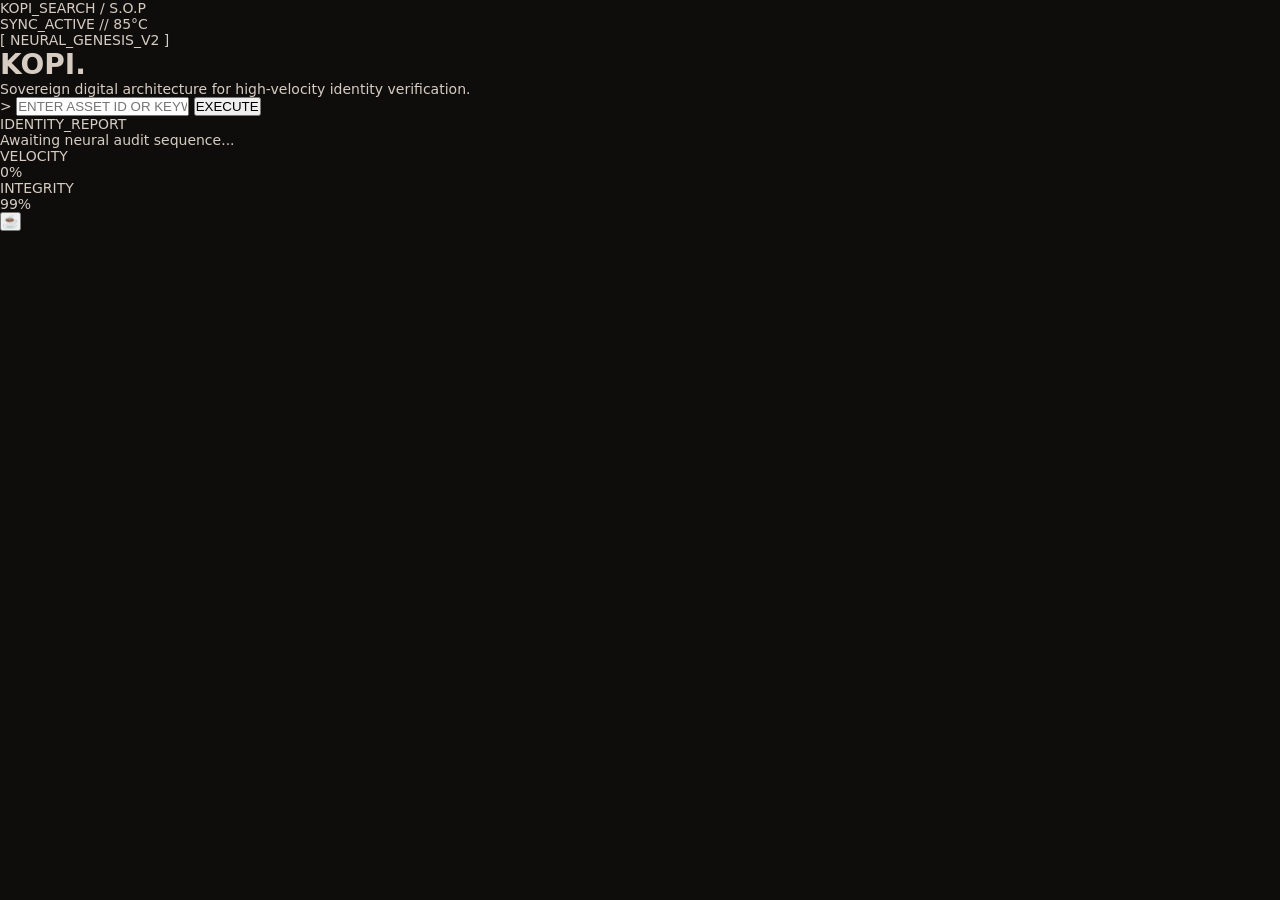
==== index.html @ 8b85bb86 "Update index.html" ====
<!DOCTYPE html>
<html lang="ms">
<head>
    <meta charset="UTF-8">
    <meta name="viewport" content="width=device-width, initial-scale=1.0">
    <title>KOPI-SEARCH // SOVEREIGN</title>
    <link rel="stylesheet" href="style.css">
</head>
<body>

    <nav class="navbar">
        <div class="brand">
            <div class="dot"></div>
            <span>KOPI_SEARCH <span class="dim">/ S.O.P</span></span>
        </div>
        <div class="status" id="status">SYNC_ACTIVE // 85°C</div>
    </nav>

    <main class="container">
        <header class="hero">
            <div class="label">[ NEURAL_GENESIS_V2 ]</div>
            <h1>KOPI<span class="glow-text">.</span></h1>
            <p class="subtitle">Sovereign digital architecture for high-velocity identity verification.</p>
        </header>

        <section class="search-area">
            <div class="search-box">
                <span class="prefix">></span>
                <input type="text" id="searchInput" placeholder="ENTER ASSET ID OR KEYWORD..." onkeypress="handleKey(event)">
                <button onclick="runSearch()" id="searchBtn">EXECUTE</button>
            </div>
        </section>

        <div id="results" class="results-grid">
            <div class="card card-main">
                <span class="card-label">IDENTITY_REPORT</span>
                <div id="output" class="output-text">Awaiting neural audit sequence...</div>
            </div>
            
            <div class="card-group">
                <div class="card">
                    <span class="card-label">VELOCITY</span>
                    <div class="val"><span id="vVal">0</span><span class="unit">%</span></div>
                    <div class="bar-bg"><div id="bar" class="bar-fill"></div></div>
                </div>
                <div class="card">
                    <span class="card-label">INTEGRITY</span>
                    <div class="val">99<span class="unit">%</span></div>
                </div>
            </div>
        </div>
    </main>

    <!-- Floating Theme Toggle (Minimalist & Glow) -->
    <button class="theme-btn" onclick="toggleTheme()" title="Switch Visual Protocol">☕</button>

    <script src="script.js"></script>
</body>
</html>
---- style.css ----
:root {
    --bg: #0f0d0c;
    --cd: #161211;
    --ac: #d4a373;
    --tx: #d6ccc2;
    --dm: #5c534a;
    --bd: #2a2420;
}

[data-theme="light"] {
    --bg: #f2eee9;
    --cd: #ffffff;
    --ac: #8c6a4a;
    --tx: #2a2420;
    --dm: #a0958b;
    --bd: #e0d8cf;
}

* { box-sizing: border-box; margin: 0; padding: 0; }

body {
    background: var(--bg);
    color: var(--tx);
    font-family: system-ui, -apple-system, sans-serif; /* Super laju */
    font-size: 14px;
    transition: background 0.2s;
}

.ct { max-width: 600px; margin: 0 auto; padding: 20px; text-align: center; }

/* Navbar */
.nb { padding: 15px 20px; display: flex; justify-content: space-between; border-bottom: 1px solid var(--bd); font-size: 10px; font-weight: bold; }
.dt { width: 6px; height: 6px; background: var(--ac); border-radius: 50%; display: inline-block; margin-right: 5px; }
.st { color: var(--ac); }

/* Hero */
.hr { margin: 80px 0 40px; }
.hr h1 { font-size: 4rem; letter-spacing: -2px; color: var(--tx); }
.ac { color: var(--ac); }
.hr p { font-size: 11px; color: var(--dm); letter-spacing: 2px; text-transform: uppercase; }

/* Lean Search Box */
.sb { display: flex; background: var(--cd); border: 1px solid var(--bd); border-radius: 4px; overflow: hidden; }
#si { flex: 1; background: transparent; border: none; padding: 15px; color: var(--tx); outline: none; font-size: 16px; }
#sb { background: var(--ac); color: var(--bg); border: none; padding: 0 25px; font-weight: bold; cursor: pointer; }

/* Results */
.rs { display: none; margin-top: 40px; text-align: left; }
.cd { background: var(--cd); border: 1px solid var(--bd); padding: 20px; border-radius: 4px; }
.lb { font-size: 9px; color: var(--ac); display: block; margin-bottom: 10px; letter-spacing: 1px; }

/* Minimalist Floating Toggle */
.tg {
    position: fixed; bottom: 20px; right: 20px; width: 35px; height: 35px;
    border-radius: 50%; background: var(--cd); border: 1px solid var(--bd);
    color: var(--ac); cursor: pointer; font-size: 14px;
    box-shadow: 0 4px 10px rgba(0,0,0,0.3);
}

@media (max-width: 480px) { .hr h1 { font-size: 3rem; } }
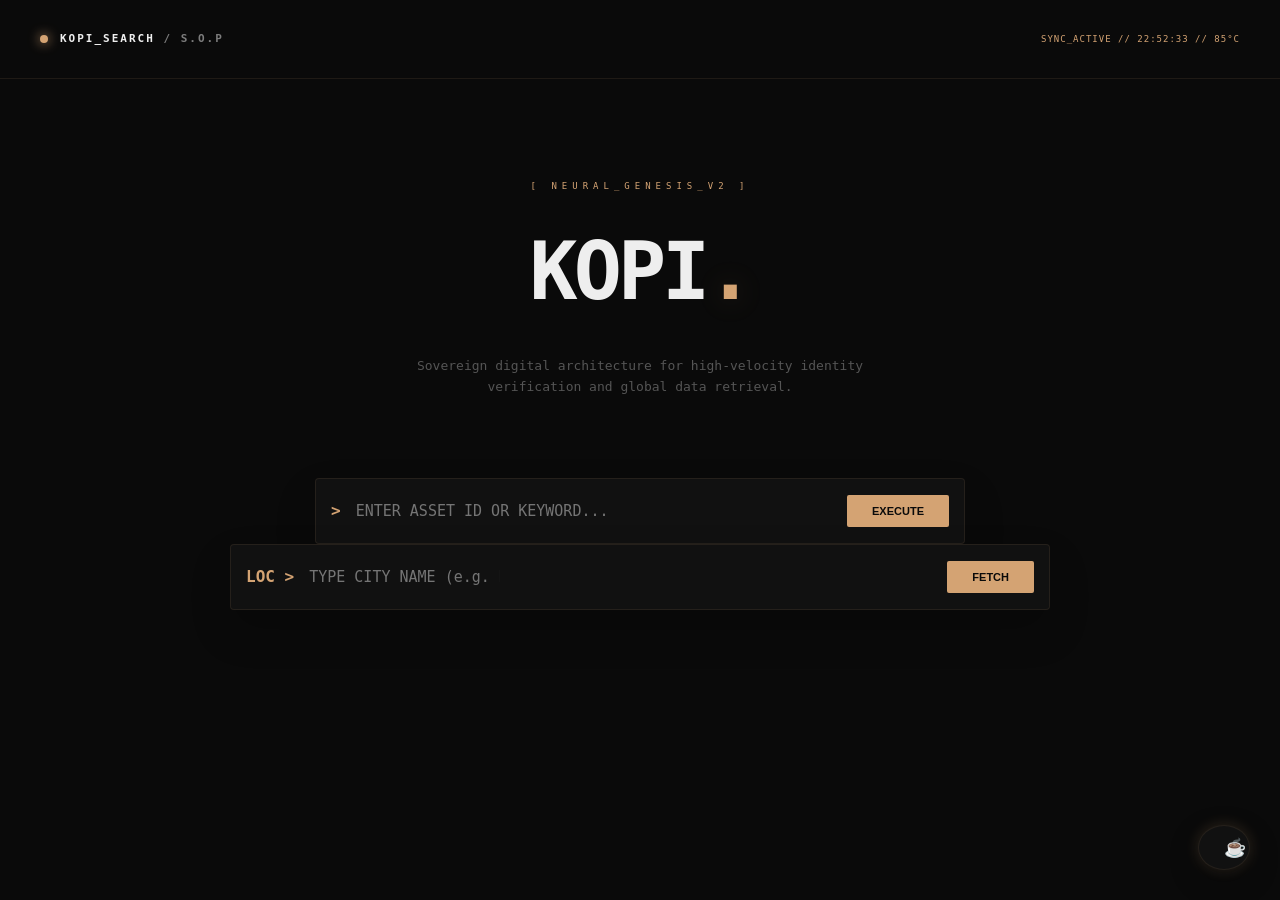
==== commit 4ad820ad: "Update index.html" ====
--- a/index.html
+++ b/index.html
@@ -5,53 +5,119 @@
     <meta name="viewport" content="width=device-width, initial-scale=1.0">
     <title>KOPI-SEARCH // SOVEREIGN</title>
     <link rel="stylesheet" href="style.css">
+    <link href="https://fonts.googleapis.com/css2?family=JetBrains+Mono:wght@300;400;700;800&display=swap" rel="stylesheet">
+    <style>
+        /* CSS tambahan ringkas untuk memastikan layout Suggestions & Grid kemas */
+        .suggestions-box {
+            position: absolute;
+            top: 100%;
+            left: 0;
+            width: 100%;
+            background: var(--card);
+            border: 1px solid var(--border);
+            border-top: none;
+            z-index: 100;
+            max-height: 250px;
+            overflow-y: auto;
+            backdrop-filter: blur(15px);
+            border-radius: 0 0 4px 4px;
+        }
+        .suggestion-item {
+            padding: 12px 15px;
+            cursor: pointer;
+            border-bottom: 1px solid var(--border);
+            display: flex;
+            justify-content: space-between;
+            font-size: 11px;
+            transition: 0.2s;
+        }
+        .suggestion-item:hover {
+            background: var(--glow);
+            color: var(--accent);
+        }
+        #results-grid {
+            display: grid;
+            grid-template-columns: repeat(auto-fill, minmax(280px, 1fr));
+            gap: 20px;
+            margin-top: 25px;
+        }
+    </style>
 </head>
 <body>
 
     <nav class="navbar">
         <div class="brand">
             <div class="dot"></div>
-            <span>KOPI_SEARCH <span class="dim">/ S.O.P</span></span>
+            <span>KOPI_SEARCH <span style="opacity: 0.5;">/ S.O.P</span></span>
         </div>
-        <div class="status" id="status">SYNC_ACTIVE // 85°C</div>
+        <div class="status" id="status">INITIALIZING_SYSTEM...</div>
     </nav>
 
     <main class="container">
+        
         <header class="hero">
             <div class="label">[ NEURAL_GENESIS_V2 ]</div>
             <h1>KOPI<span class="glow-text">.</span></h1>
-            <p class="subtitle">Sovereign digital architecture for high-velocity identity verification.</p>
+            <p class="subtitle">Sovereign digital architecture for high-velocity identity verification and global data retrieval.</p>
         </header>
 
         <section class="search-area">
             <div class="search-box">
                 <span class="prefix">></span>
-                <input type="text" id="searchInput" placeholder="ENTER ASSET ID OR KEYWORD..." onkeypress="handleKey(event)">
+                <input type="text" id="searchInput" placeholder="ENTER ASSET ID OR KEYWORD..." onkeypress="handleKey(event)" autocomplete="off">
                 <button onclick="runSearch()" id="searchBtn">EXECUTE</button>
             </div>
         </section>
 
-        <div id="results" class="results-grid">
-            <div class="card card-main">
-                <span class="card-label">IDENTITY_REPORT</span>
-                <div id="output" class="output-text">Awaiting neural audit sequence...</div>
+        <section class="city-protocol">
+            <div class="search-box">
+                <span class="prefix">LOC ></span>
+                <div style="flex:1; position:relative;">
+                    <input type="text" id="cityInput" placeholder="TYPE CITY NAME (e.g. Banting)..." onkeypress="handleCityKey(event)" autocomplete="off">
+                    <div id="citySuggestions" class="suggestions-box" style="display: none;"></div>
+                </div>
+                <button onclick="getWeather()">FETCH</button>
             </div>
             
-            <div class="card-group">
-                <div class="card">
-                    <span class="card-label">VELOCITY</span>
-                    <div class="val"><span id="vVal">0</span><span class="unit">%</span></div>
-                    <div class="bar-bg"><div id="bar" class="bar-fill"></div></div>
+            <div id="weatherDisplay" class="weather-card" style="display: none;">
+                <div class="w-left">
+                    <div id="cityName" class="w-city">CITY_NODE</div>
+                    <div id="localTime" class="w-time">00:00:00</div>
                 </div>
-                <div class="card">
-                    <span class="card-label">INTEGRITY</span>
-                    <div class="val">99<span class="unit">%</span></div>
+                <div class="w-right">
+                    <div id="temp" class="w-temp">--°C</div>
+                    <div id="wDesc" class="w-desc">SCANNING_ATMOSPHERE...</div>
                 </div>
             </div>
+        </section>
+
+        <div id="results" style="display: none; margin-top: 60px;">
+            
+            <div class="card audit-card" style="margin-bottom: 25px;">
+                <span class="card-label">NEURAL_AUDIT_REPORT</span>
+                <div id="output" class="output-text" style="font-size: 13px; line-height: 1.8;">
+                    Awaiting neural audit sequence...
+                </div>
+                
+                <div class="card-group" style="margin-top: 30px; border-top: 1px solid var(--border); padding-top: 20px;">
+                    <div class="card-stat">
+                        <span class="card-label">VELOCITY</span>
+                        <div class="val"><span id="vVal">0</span><span class="unit">%</span></div>
+                        <div class="bar-bg"><div id="bar" class="bar-fill" style="width: 0%;"></div></div>
+                    </div>
+                    <div class="card-stat">
+                        <span class="card-label">INTEGRITY</span>
+                        <div class="val">99<span class="unit">%</span></div>
+                        <div style="font-size: 9px; color: var(--dim); margin-top: 10px;">ENCRYPTION_ACTIVE</div>
+                    </div>
+                </div>
+            </div>
+
+            <div id="results-grid"></div>
+
         </div>
     </main>
 
-    <!-- Floating Theme Toggle (Minimalist & Glow) -->
     <button class="theme-btn" onclick="toggleTheme()" title="Switch Visual Protocol">☕</button>
 
     <script src="script.js"></script>
--- a/style.css
+++ b/style.css
@@ -1,60 +1,84 @@
 :root {
-    --bg: #0f0d0c;
-    --cd: #161211;
-    --ac: #d4a373;
-    --tx: #d6ccc2;
-    --dm: #5c534a;
-    --bd: #2a2420;
+    --bg: #0a0a0a;
+    --card: #111;
+    --accent: #d4a373;
+    --text: #eee;
+    --dim: #555;
+    --border: rgba(212, 163, 115, 0.1);
+    --glow: rgba(212, 163, 115, 0.2);
 }
 
 [data-theme="light"] {
-    --bg: #f2eee9;
-    --cd: #ffffff;
-    --ac: #8c6a4a;
-    --tx: #2a2420;
-    --dm: #a0958b;
-    --bd: #e0d8cf;
+    --bg: #f8f5f2;
+    --card: #ffffff;
+    --accent: #8c6a4a;
+    --text: #1a1a1a;
+    --dim: #a0a0a0;
+    --border: rgba(140, 106, 74, 0.1);
+    --glow: rgba(140, 106, 74, 0.1);
 }
 
 * { box-sizing: border-box; margin: 0; padding: 0; }
 
 body {
     background: var(--bg);
-    color: var(--tx);
-    font-family: system-ui, -apple-system, sans-serif; /* Super laju */
-    font-size: 14px;
-    transition: background 0.2s;
+    color: var(--text);
+    font-family: ui-monospace, 'Cascadia Code', 'Source Code Pro', Menlo, monospace;
+    transition: all 0.4s cubic-bezier(0.4, 0, 0.2, 1);
+    line-height: 1.6;
 }
 
-.ct { max-width: 600px; margin: 0 auto; padding: 20px; text-align: center; }
+.container { max-width: 900px; margin: 0 auto; padding: 0 40px; }
 
 /* Navbar */
-.nb { padding: 15px 20px; display: flex; justify-content: space-between; border-bottom: 1px solid var(--bd); font-size: 10px; font-weight: bold; }
-.dt { width: 6px; height: 6px; background: var(--ac); border-radius: 50%; display: inline-block; margin-right: 5px; }
-.st { color: var(--ac); }
+.navbar { padding: 30px 40px; display: flex; justify-content: space-between; align-items: center; border-bottom: 1px solid var(--border); }
+.brand { display: flex; align-items: center; gap: 12px; font-weight: bold; font-size: 11px; letter-spacing: 2px; }
+.dot { width: 8px; height: 8px; background: var(--accent); border-radius: 50%; box-shadow: 0 0 12px var(--accent); }
+.status { font-size: 9px; color: var(--accent); letter-spacing: 1px; }
 
 /* Hero */
-.hr { margin: 80px 0 40px; }
-.hr h1 { font-size: 4rem; letter-spacing: -2px; color: var(--tx); }
-.ac { color: var(--ac); }
-.hr p { font-size: 11px; color: var(--dm); letter-spacing: 2px; text-transform: uppercase; }
+.hero { padding: 100px 0 60px; text-align: center; }
+.label { font-size: 9px; color: var(--accent); letter-spacing: 5px; margin-bottom: 15px; }
+.hero h1 { font-size: 5rem; font-weight: 900; letter-spacing: -4px; color: var(--text); }
+.glow-text { color: var(--accent); text-shadow: 0 0 30px var(--glow); }
+.subtitle { font-size: 13px; color: var(--dim); max-width: 450px; margin: 20px auto; }
 
-/* Lean Search Box */
-.sb { display: flex; background: var(--cd); border: 1px solid var(--bd); border-radius: 4px; overflow: hidden; }
-#si { flex: 1; background: transparent; border: none; padding: 15px; color: var(--tx); outline: none; font-size: 16px; }
-#sb { background: var(--ac); color: var(--bg); border: none; padding: 0 25px; font-weight: bold; cursor: pointer; }
+/* Search Box (Expensive Look) */
+.search-area { max-width: 650px; margin: 0 auto; }
+.search-box { 
+    display: flex; align-items: center; background: var(--card); border: 1px solid var(--border); 
+    padding: 8px 15px; border-radius: 4px; box-shadow: 0 20px 40px rgba(0,0,0,0.2);
+}
+.prefix { color: var(--accent); font-weight: bold; margin-right: 15px; }
+input { flex: 1; background: transparent; border: none; padding: 15px 0; color: var(--text); outline: none; font-family: inherit; font-size: 15px; }
+button { background: var(--accent); color: var(--bg); border: none; padding: 10px 25px; font-weight: bold; border-radius: 2px; cursor: pointer; font-size: 11px; transition: 0.3s; }
+button:hover { box-shadow: 0 0 20px var(--glow); transform: translateY(-1px); }
 
-/* Results */
-.rs { display: none; margin-top: 40px; text-align: left; }
-.cd { background: var(--cd); border: 1px solid var(--bd); padding: 20px; border-radius: 4px; }
-.lb { font-size: 9px; color: var(--ac); display: block; margin-bottom: 10px; letter-spacing: 1px; }
+/* Results Grid */
+.results-grid { display: none; margin-top: 60px; animation: fadeIn 0.8s ease; }
+.card { background: var(--card); border: 1px solid var(--border); padding: 30px; border-radius: 4px; margin-bottom: 20px; }
+.card-group { display: grid; grid-template-columns: 1fr 1fr; gap: 20px; }
+.card-label { font-size: 9px; color: var(--accent); display: block; margin-bottom: 20px; letter-spacing: 2px; }
+.val { font-size: 32px; font-weight: bold; color: var(--text); }
+.unit { font-size: 14px; color: var(--dim); margin-left: 5px; }
 
-/* Minimalist Floating Toggle */
-.tg {
-    position: fixed; bottom: 20px; right: 20px; width: 35px; height: 35px;
-    border-radius: 50%; background: var(--cd); border: 1px solid var(--bd);
-    color: var(--ac); cursor: pointer; font-size: 14px;
-    box-shadow: 0 4px 10px rgba(0,0,0,0.3);
+/* Progress Bar */
+.bar-bg { width: 100%; height: 3px; background: rgba(255,255,255,0.05); margin-top: 15px; }
+.bar-fill { height: 100%; background: var(--accent); width: 0%; transition: 1.5s ease; }
+
+/* Theme Button Floating */
+.theme-btn {
+    position: fixed; bottom: 30px; right: 30px; width: 45px; height: 45px;
+    border-radius: 50%; background: var(--card); border: 1px solid var(--border);
+    color: var(--accent); cursor: pointer; font-size: 18px;
+    box-shadow: 0 10px 30px rgba(0,0,0,0.3), 0 0 15px var(--glow);
+    transition: 0.3s ease;
 }
+.theme-btn:hover { transform: rotate(15deg) scale(1.1); }
 
-@media (max-width: 480px) { .hr h1 { font-size: 3rem; } }
+@keyframes fadeIn { from { opacity: 0; transform: translateY(10px); } to { opacity: 1; transform: translateY(0); } }
+
+@media (max-width: 600px) {
+    .card-group { grid-template-columns: 1fr; }
+    .hero h1 { font-size: 3.5rem; }
+}
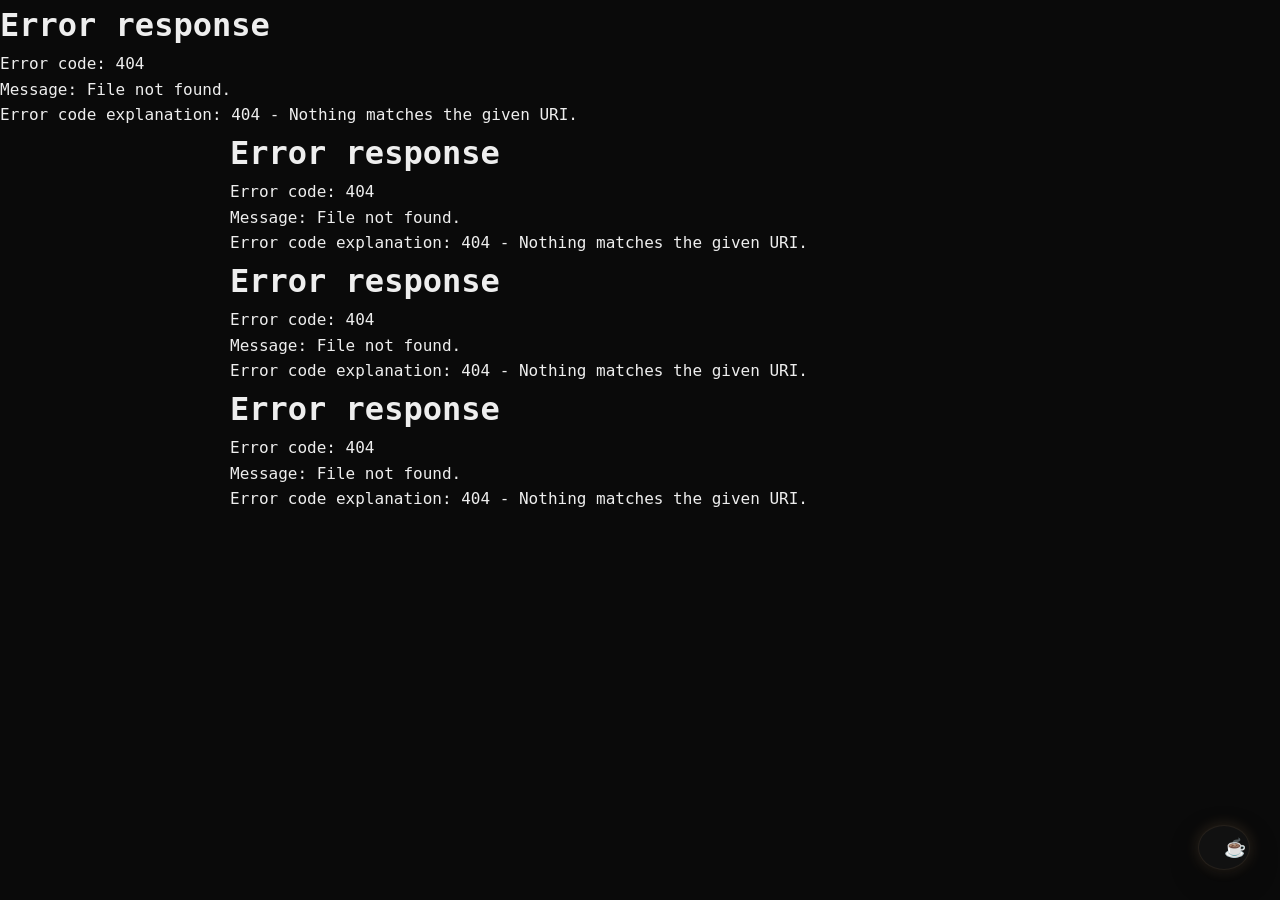
==== commit 2d9de215: "Update index.html" ====
--- a/index.html
+++ b/index.html
@@ -6,120 +6,41 @@
     <title>KOPI-SEARCH // SOVEREIGN</title>
     <link rel="stylesheet" href="style.css">
     <link href="https://fonts.googleapis.com/css2?family=JetBrains+Mono:wght@300;400;700;800&display=swap" rel="stylesheet">
-    <style>
-        /* CSS tambahan ringkas untuk memastikan layout Suggestions & Grid kemas */
-        .suggestions-box {
-            position: absolute;
-            top: 100%;
-            left: 0;
-            width: 100%;
-            background: var(--card);
-            border: 1px solid var(--border);
-            border-top: none;
-            z-index: 100;
-            max-height: 250px;
-            overflow-y: auto;
-            backdrop-filter: blur(15px);
-            border-radius: 0 0 4px 4px;
-        }
-        .suggestion-item {
-            padding: 12px 15px;
-            cursor: pointer;
-            border-bottom: 1px solid var(--border);
-            display: flex;
-            justify-content: space-between;
-            font-size: 11px;
-            transition: 0.2s;
-        }
-        .suggestion-item:hover {
-            background: var(--glow);
-            color: var(--accent);
-        }
-        #results-grid {
-            display: grid;
-            grid-template-columns: repeat(auto-fill, minmax(280px, 1fr));
-            gap: 20px;
-            margin-top: 25px;
-        }
-    </style>
 </head>
 <body>
 
-    <nav class="navbar">
-        <div class="brand">
-            <div class="dot"></div>
-            <span>KOPI_SEARCH <span style="opacity: 0.5;">/ S.O.P</span></span>
-        </div>
-        <div class="status" id="status">INITIALIZING_SYSTEM...</div>
-    </nav>
+    <div id="nav-container"></div>
 
     <main class="container">
-        
-        <header class="hero">
-            <div class="label">[ NEURAL_GENESIS_V2 ]</div>
-            <h1>KOPI<span class="glow-text">.</span></h1>
-            <p class="subtitle">Sovereign digital architecture for high-velocity identity verification and global data retrieval.</p>
-        </header>
-
-        <section class="search-area">
-            <div class="search-box">
-                <span class="prefix">></span>
-                <input type="text" id="searchInput" placeholder="ENTER ASSET ID OR KEYWORD..." onkeypress="handleKey(event)" autocomplete="off">
-                <button onclick="runSearch()" id="searchBtn">EXECUTE</button>
-            </div>
-        </section>
-
-        <section class="city-protocol">
-            <div class="search-box">
-                <span class="prefix">LOC ></span>
-                <div style="flex:1; position:relative;">
-                    <input type="text" id="cityInput" placeholder="TYPE CITY NAME (e.g. Banting)..." onkeypress="handleCityKey(event)" autocomplete="off">
-                    <div id="citySuggestions" class="suggestions-box" style="display: none;"></div>
-                </div>
-                <button onclick="getWeather()">FETCH</button>
-            </div>
-            
-            <div id="weatherDisplay" class="weather-card" style="display: none;">
-                <div class="w-left">
-                    <div id="cityName" class="w-city">CITY_NODE</div>
-                    <div id="localTime" class="w-time">00:00:00</div>
-                </div>
-                <div class="w-right">
-                    <div id="temp" class="w-temp">--°C</div>
-                    <div id="wDesc" class="w-desc">SCANNING_ATMOSPHERE...</div>
-                </div>
-            </div>
-        </section>
+        <div id="hero-container"></div>
+        <div id="search-container"></div>
+        <div id="weather-container"></div>
 
         <div id="results" style="display: none; margin-top: 60px;">
-            
-            <div class="card audit-card" style="margin-bottom: 25px;">
-                <span class="card-label">NEURAL_AUDIT_REPORT</span>
-                <div id="output" class="output-text" style="font-size: 13px; line-height: 1.8;">
-                    Awaiting neural audit sequence...
-                </div>
-                
-                <div class="card-group" style="margin-top: 30px; border-top: 1px solid var(--border); padding-top: 20px;">
-                    <div class="card-stat">
-                        <span class="card-label">VELOCITY</span>
-                        <div class="val"><span id="vVal">0</span><span class="unit">%</span></div>
-                        <div class="bar-bg"><div id="bar" class="bar-fill" style="width: 0%;"></div></div>
-                    </div>
-                    <div class="card-stat">
-                        <span class="card-label">INTEGRITY</span>
-                        <div class="val">99<span class="unit">%</span></div>
-                        <div style="font-size: 9px; color: var(--dim); margin-top: 10px;">ENCRYPTION_ACTIVE</div>
-                    </div>
-                </div>
-            </div>
-
+            <div id="audit-container"></div>
             <div id="results-grid"></div>
-
         </div>
     </main>
 
-    <button class="theme-btn" onclick="toggleTheme()" title="Switch Visual Protocol">☕</button>
+    <button class="theme-btn" onclick="toggleTheme()">☕</button>
 
     <script src="script.js"></script>
+    <script>
+        // FUNGSI LOAD COMPONENT (Sangat Penting)
+        async function loadComponent(id, file) {
+            const response = await fetch(`components/${file}`);
+            const data = await response.text();
+            document.getElementById(id).innerHTML = data;
+        }
+
+        // Jalankan loading semua komponen serentak
+        window.onload = () => {
+            loadComponent('nav-container', 'navbar.html');
+            loadComponent('hero-container', 'hero.html');
+            loadComponent('search-container', 'search.html');
+            loadComponent('weather-container', 'weather.html');
+            loadComponent('audit-container', 'audit.html');
+        };
+    </script>
 </body>
 </html>
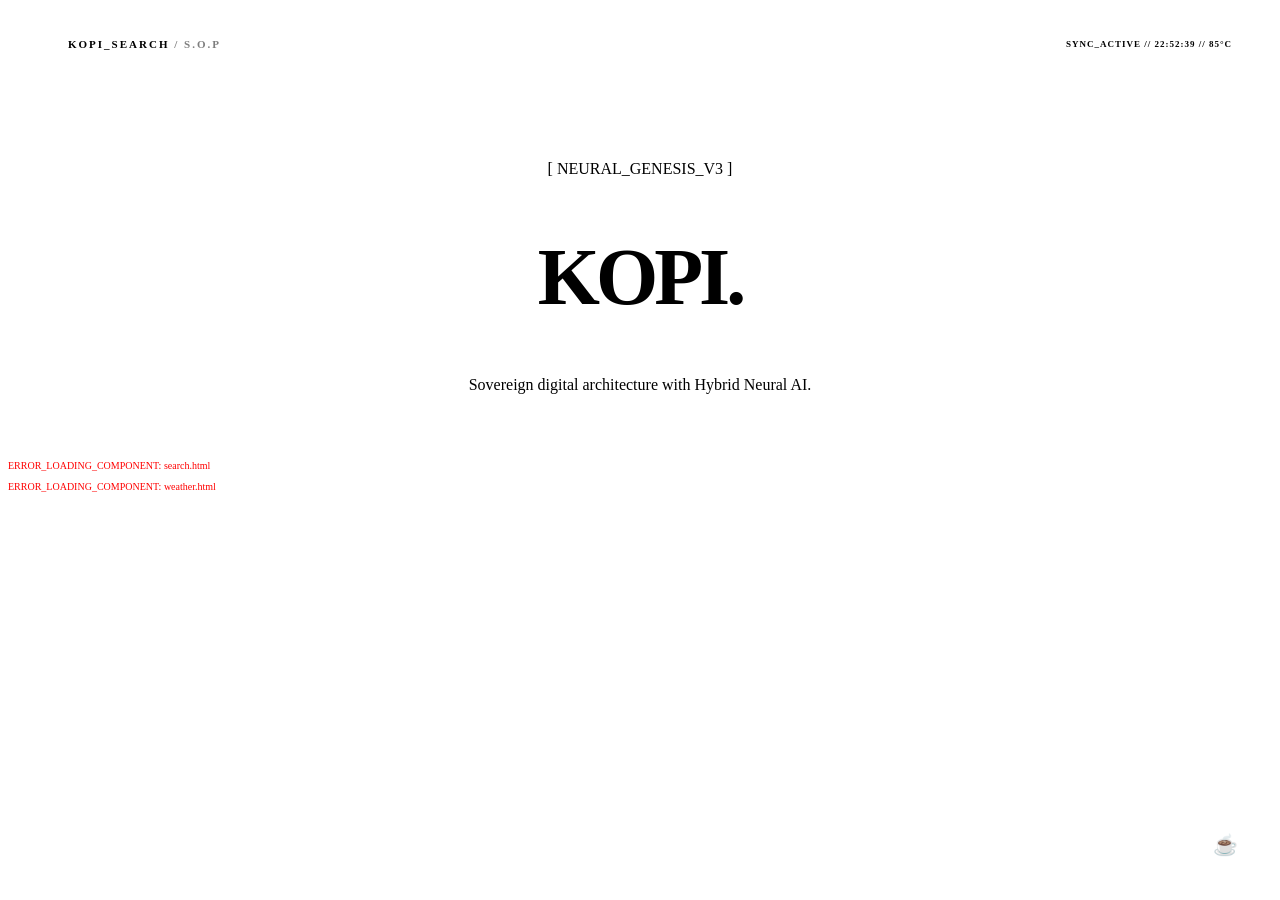
==== commit ed88afae: "Update index.html" ====
--- a/index.html
+++ b/index.html
@@ -4,7 +4,12 @@
     <meta charset="UTF-8">
     <meta name="viewport" content="width=device-width, initial-scale=1.0">
     <title>KOPI-SEARCH // SOVEREIGN</title>
-    <link rel="stylesheet" href="style.css">
+    
+    <link rel="stylesheet" href="css/base.css">
+    <link rel="stylesheet" href="css/form-card.css">
+    <link rel="stylesheet" href="css/navigation.css">
+    <link rel="stylesheet" href="css/responsive.css">
+    
     <link href="https://fonts.googleapis.com/css2?family=JetBrains+Mono:wght@300;400;700;800&display=swap" rel="stylesheet">
 </head>
 <body>
@@ -22,24 +27,39 @@
         </div>
     </main>
 
-    <button class="theme-btn" onclick="toggleTheme()">☕</button>
+    <button class="theme-btn" onclick="toggleTheme()" title="Switch Visual Protocol">☕</button>
 
     <script src="script.js"></script>
     <script>
-        // FUNGSI LOAD COMPONENT (Sangat Penting)
+        /**
+         * KOSES COMPONENT LOADER
+         * Memuatkan fail HTML luaran ke dalam kontena yang ditetapkan.
+         */
         async function loadComponent(id, file) {
-            const response = await fetch(`components/${file}`);
-            const data = await response.text();
-            document.getElementById(id).innerHTML = data;
+            try {
+                const response = await fetch(`components/${file}`);
+                if (!response.ok) throw new Error(`HTTP error! status: ${response.status}`);
+                const data = await response.text();
+                document.getElementById(id).innerHTML = data;
+            } catch (error) {
+                console.error(`Gagal memuatkan komponen [${file}]:`, error);
+                document.getElementById(id).innerHTML = `<p style="color:red; font-size:10px;">ERROR_LOADING_COMPONENT: ${file}</p>`;
+            }
         }
 
-        // Jalankan loading semua komponen serentak
-        window.onload = () => {
-            loadComponent('nav-container', 'navbar.html');
-            loadComponent('hero-container', 'hero.html');
-            loadComponent('search-container', 'search.html');
-            loadComponent('weather-container', 'weather.html');
-            loadComponent('audit-container', 'audit.html');
+        // Jalankan loading semua komponen sebaik sahaja tetingkap dimuatkan
+        window.onload = async () => {
+            // Menggunakan Promise.all untuk kelajuan loading serentak
+            await Promise.all([
+                loadComponent('nav-container', 'navbar.html'),
+                loadComponent('hero-container', 'hero.html'),
+                loadComponent('search-container', 'search.html'),
+                loadComponent('weather-container', 'weather.html'),
+                loadComponent('audit-container', 'audit.html')
+            ]);
+
+            // Inisialisasi fungsi JS tambahan jika perlu selepas komponen wujud
+            console.log("KOPI_SEARCH: All components synchronized.");
         };
     </script>
 </body>
--- a/css/form-card.css
+++ b/css/form-card.css
@@ -0,0 +1,25 @@
+/* HERO SECTION */
+.hero { padding: 80px 0 40px; text-align: center; }
+.hero h1 { font-size: 5rem; font-weight: 900; letter-spacing: -4px; }
+.glow-text { color: var(--accent); text-shadow: 0 0 30px var(--glow); }
+
+/* ENGINE SELECTOR & SEARCH BOX */
+.engine-track { background: rgba(0, 0, 0, 0.3); padding: 5px; border-radius: 50px; display: inline-flex; border: 1px solid var(--border); }
+.search-box { 
+    display: flex; align-items: center; background: var(--card); border: 1px solid var(--border); 
+    padding: 8px 20px; border-radius: 4px; transition: all 0.4s ease;
+}
+.search-box.ai-active { border-color: var(--ai-glow); }
+.search-box.web-active { border-color: var(--web-glow); }
+
+/* STEM CARDS (RESULTS) */
+.stem-card {
+    background: rgba(255, 255, 255, 0.02);
+    border: 1px solid var(--border);
+    border-radius: 2px 15px 2px 15px;
+    padding: 25px;
+    position: relative;
+    transition: 0.4s;
+}
+.stem-card::before { content: ''; position: absolute; left: 0; top: 0; height: 100%; width: 3px; background: var(--accent); }
+.web-active-result .stem-card::before { background: var(--web-glow); }
--- a/css/navigation.css
+++ b/css/navigation.css
@@ -0,0 +1,15 @@
+/* NAVIGATION & THEME BUTTON */
+.navbar { padding: 30px 40px; display: flex; justify-content: space-between; align-items: center; border-bottom: 1px solid var(--border); }
+.brand { display: flex; align-items: center; gap: 12px; font-weight: bold; font-size: 11px; letter-spacing: 2px; }
+.dot { width: 8px; height: 8px; background: var(--accent); border-radius: 50%; box-shadow: 0 0 12px var(--accent); }
+.status { font-size: 9px; color: var(--accent); letter-spacing: 1px; font-weight: bold; }
+
+.theme-btn {
+    position: fixed; bottom: 30px; right: 30px; width: 50px; height: 50px;
+    border-radius: 50%; background: var(--card); border: 1px solid var(--border);
+    color: var(--accent); cursor: pointer; font-size: 20px; z-index: 1000;
+}
+
+/* PROGRESS / AUDIT UI */
+.bar-bg { width: 100%; height: 2px; background: rgba(255,255,255,0.05); margin-top: 20px; }
+.bar-fill { height: 100%; background: var(--accent); transition: 1.5s ease; }
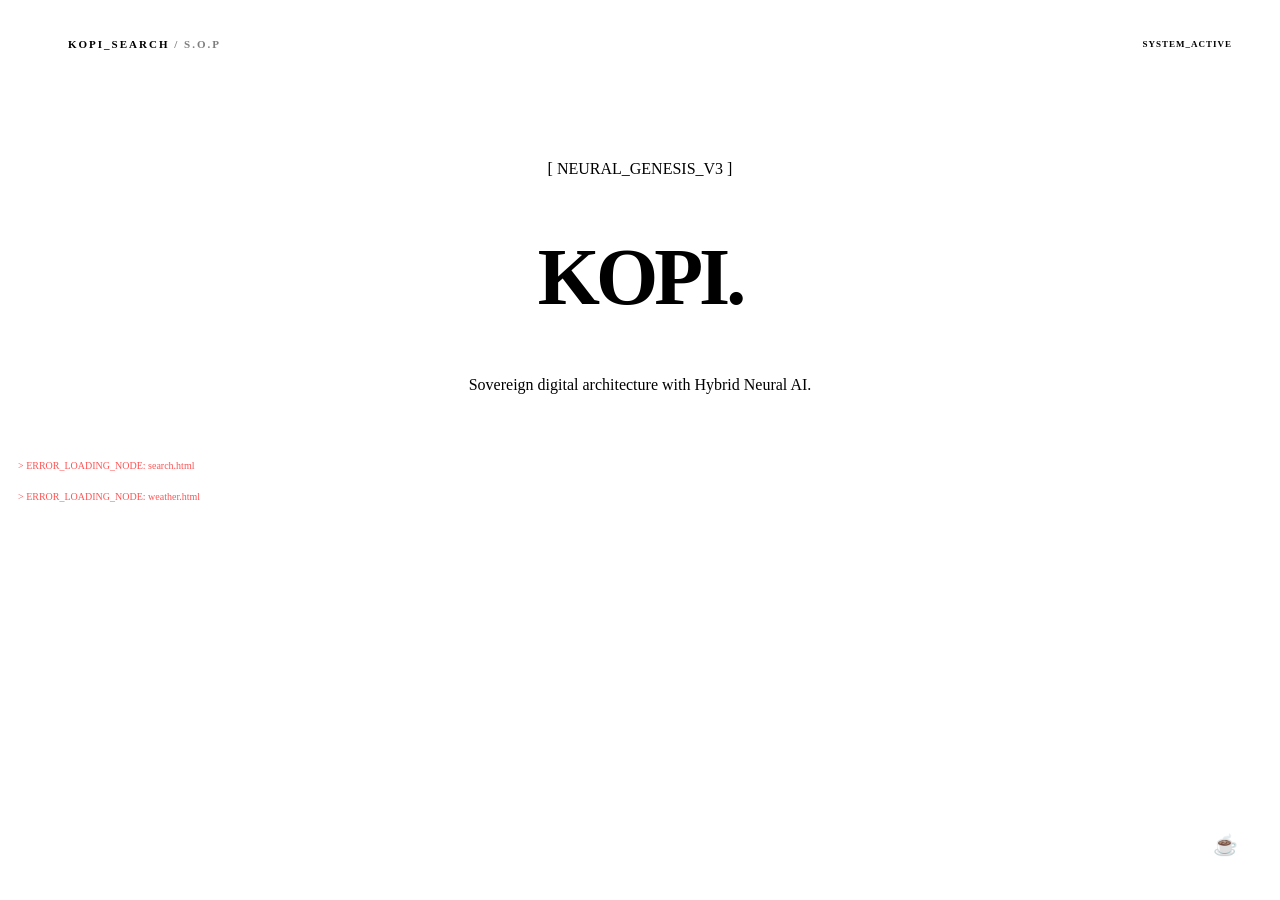
==== commit d9f933aa: "Update index.html" ====
--- a/index.html
+++ b/index.html
@@ -29,27 +29,29 @@
 
     <button class="theme-btn" onclick="toggleTheme()" title="Switch Visual Protocol">☕</button>
 
-    <script src="script.js"></script>
+    <script type="module" src="js/main.js"></script>
+
     <script>
         /**
          * KOSES COMPONENT LOADER
-         * Memuatkan fail HTML luaran ke dalam kontena yang ditetapkan.
+         * Memuatkan fail HTML luaran ke dalam ID yang ditentukan.
          */
         async function loadComponent(id, file) {
             try {
                 const response = await fetch(`components/${file}`);
-                if (!response.ok) throw new Error(`HTTP error! status: ${response.status}`);
+                if (!response.ok) throw new Error(`Status: ${response.status}`);
                 const data = await response.text();
                 document.getElementById(id).innerHTML = data;
             } catch (error) {
                 console.error(`Gagal memuatkan komponen [${file}]:`, error);
-                document.getElementById(id).innerHTML = `<p style="color:red; font-size:10px;">ERROR_LOADING_COMPONENT: ${file}</p>`;
+                document.getElementById(id).innerHTML = `<div style="color:#ff5555; font-size:10px; padding:10px;">> ERROR_LOADING_NODE: ${file}</div>`;
             }
         }
 
-        // Jalankan loading semua komponen sebaik sahaja tetingkap dimuatkan
+        // Jalankan loading semua komponen serentak sebaik sahaja tetingkap dimuatkan
         window.onload = async () => {
-            // Menggunakan Promise.all untuk kelajuan loading serentak
+            console.log("KOPI_SEARCH: Initiating component sync...");
+            
             await Promise.all([
                 loadComponent('nav-container', 'navbar.html'),
                 loadComponent('hero-container', 'hero.html'),
@@ -58,8 +60,10 @@
                 loadComponent('audit-container', 'audit.html')
             ]);
 
-            // Inisialisasi fungsi JS tambahan jika perlu selepas komponen wujud
-            console.log("KOPI_SEARCH: All components synchronized.");
+            console.log("KOPI_SEARCH: Architecture fully synchronized.");
+            
+            // Dispatch event khas untuk memberitahu main.js bahawa UI sudah sedia
+            window.dispatchEvent(new Event('componentsLoaded'));
         };
     </script>
 </body>
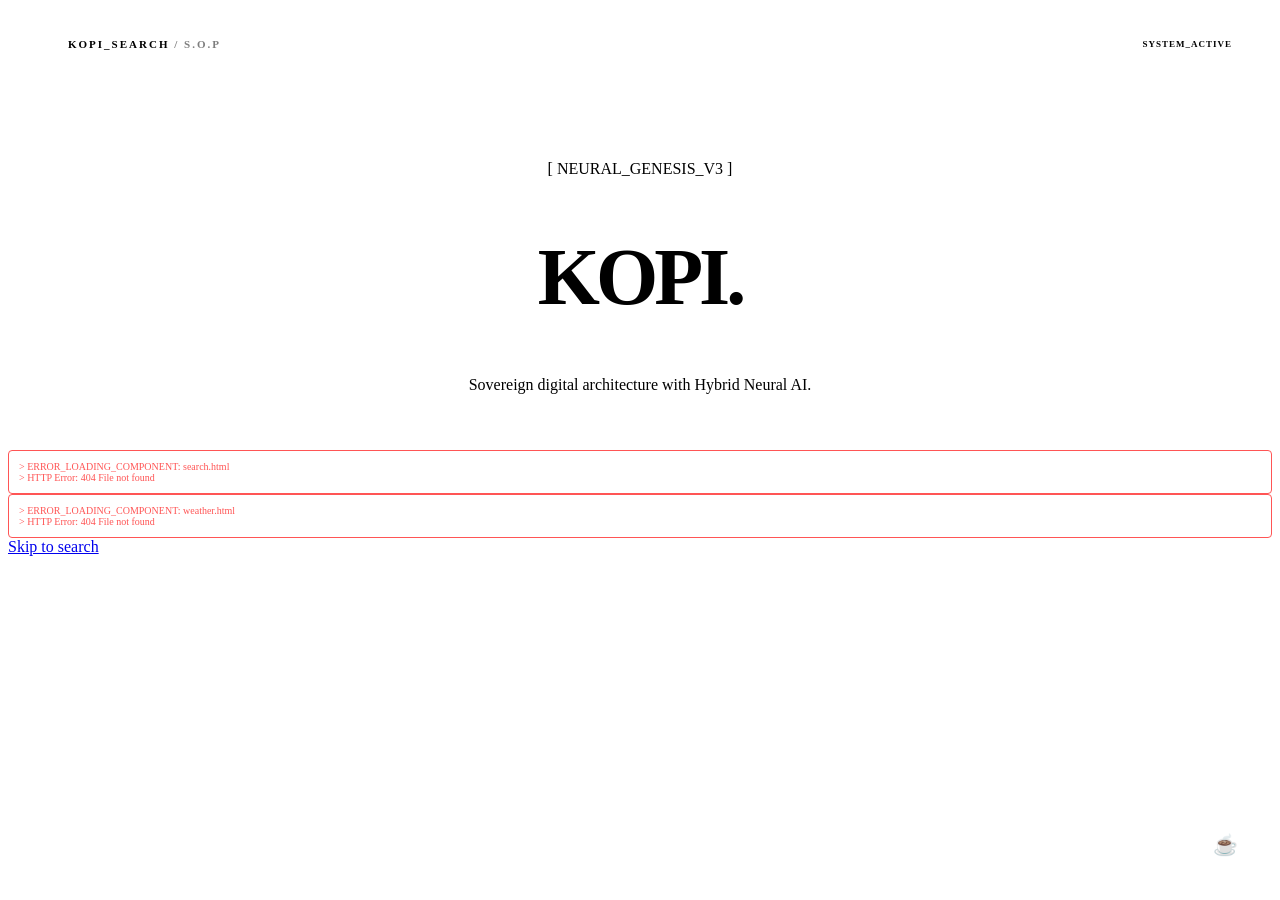
==== commit 5c6f739f: "Update index.html" ====
--- a/index.html
+++ b/index.html
@@ -1,70 +1,208 @@
 <!DOCTYPE html>
-<html lang="ms">
+<html lang="ms" dir="ltr">
 <head>
+    <!-- Essential Meta Tags -->
     <meta charset="UTF-8">
     <meta name="viewport" content="width=device-width, initial-scale=1.0">
-    <title>KOPI-SEARCH // SOVEREIGN</title>
-    
-    <link rel="stylesheet" href="css/base.css">
-    <link rel="stylesheet" href="css/form-card.css">
-    <link rel="stylesheet" href="css/navigation.css">
-    <link rel="stylesheet" href="css/responsive.css">
-    
-    <link href="https://fonts.googleapis.com/css2?family=JetBrains+Mono:wght@300;400;700;800&display=swap" rel="stylesheet">
+    <meta name="description" content="KOPI-SEARCH: Sovereign digital search architecture. Fast, minimal neural search interface with AI and web spider capabilities. Dark cappuccino & light cream beige themes.">
+    <meta name="keywords" content="search engine, neural AI, web spider, sovereign search, minimal search interface, kopi">
+    <meta name="author" content="State Of Protocol Foundation">
+    <meta name="robots" content="index, follow, max-snippet:-1, max-image-preview:large, max-video-preview:-1">
+    
+    <!-- Open Graph (Social Sharing) -->
+    <meta property="og:type" content="website">
+    <meta property="og:title" content="KOPI-SEARCH v1.0.0 - Sovereign Digital Architecture">
+    <meta property="og:description" content="Minimalist search engine combining neural AI and web spider capabilities with sovereign governance.">
+    <meta property="og:url" content="https://state-of-protocol.github.io/KOSES-Kopi-Search-Essential-Santai/">
+    <meta property="og:image" content="https://state-of-protocol.github.io/KOSES-Kopi-Search-Essential-Santai/og-image.png">
+    <meta property="og:site_name" content="KOPI-SEARCH">
+    
+    <!-- Twitter Card -->
+    <meta name="twitter:card" content="summary_large_image">
+    <meta name="twitter:title" content="KOPI-SEARCH - Neural Search Interface">
+    <meta name="twitter:description" content="Sovereign search architecture with dual-tone UI and minimalist design.">
+    <meta name="twitter:image" content="https://state-of-protocol.github.io/KOSES-Kopi-Search-Essential-Santai/og-image.png">
+    
+    <!-- Performance & Preload -->
+    <link rel="preconnect" href="https://fonts.googleapis.com">
+    <link rel="preconnect" href="https://fonts.gstatic.com" crossorigin>
+    <link rel="dns-prefetch" href="https://api.example.com">
+    
+    <!-- Stylesheets with importance hints -->
+    <link rel="stylesheet" href="css/base.css" media="screen">
+    <link rel="stylesheet" href="css/form-card.css" media="screen">
+    <link rel="stylesheet" href="css/navigation.css" media="screen">
+    <link rel="stylesheet" href="css/responsive.css" media="(max-width: 768px)">
+    
+    <!-- Font Import -->
+    <link href="https://fonts.googleapis.com/css2?family=JetBrains+Mono:wght@300;400;700;800&display=swap" rel="stylesheet" defer>
+    
+    <!-- Page Title (SEO Critical) -->
+    <title>KOPI-SEARCH v1.0.0 - Sovereign Neural Search Engine | AI & Web Spider</title>
+    
+    <!-- Canonical URL -->
+    <link rel="canonical" href="https://state-of-protocol.github.io/KOSES-Kopi-Search-Essential-Santai/">
+    
+    <!-- Structured Data (JSON-LD) -->
+    <script type="application/ld+json">
+    {
+        "@context": "https://schema.org",
+        "@type": "WebApplication",
+        "name": "KOPI-SEARCH",
+        "url": "https://state-of-protocol.github.io/KOSES-Kopi-Search-Essential-Santai/",
+        "description": "Sovereign neural search interface combining AI and web spider capabilities",
+        "version": "1.0.0",
+        "applicationCategory": "SearchApplication",
+        "offers": {
+            "@type": "Offer",
+            "price": "0",
+            "priceCurrency": "USD"
+        },
+        "author": {
+            "@type": "Organization",
+            "name": "State Of Protocol Foundation",
+            "url": "https://github.com/state-of-protocol"
+        },
+        "datePublished": "2026-04-01",
+        "dateModified": "2026-04-27",
+        "inLanguage": "ms",
+        "isAccessibleForFree": true
+    }
+    </script>
+    
+    <!-- Additional Structured Data for SearchAction -->
+    <script type="application/ld+json">
+    {
+        "@context": "https://schema.org",
+        "@type": "WebSite",
+        "url": "https://state-of-protocol.github.io/KOSES-Kopi-Search-Essential-Santai/",
+        "potentialAction": {
+            "@type": "SearchAction",
+            "target": {
+                "@type": "EntryPoint",
+                "urlTemplate": "https://state-of-protocol.github.io/KOSES-Kopi-Search-Essential-Santai/?q={search_term_string}"
+            },
+            "query-input": "required name=search_term_string"
+        }
+    }
+    </script>
+    
+    <!-- Theme Color -->
+    <meta name="theme-color" content="#1a1412">
+    <meta name="color-scheme" content="dark light">
+    
+    <!-- Manifest for PWA -->
+    <link rel="manifest" href="manifest.json">
+    <link rel="icon" type="image/svg+xml" href="favicon.svg">
+    <link rel="icon" type="image/png" href="favicon-32x32.png">
+    <link rel="apple-touch-icon" href="apple-touch-icon.png">
+    
+    <!-- Security Headers Recommendations -->
+    <meta http-equiv="X-UA-Compatible" content="IE=edge">
+    <meta http-equiv="Content-Security-Policy" content="default-src 'self'; script-src 'self' 'unsafe-inline'; style-src 'self' 'unsafe-inline' https://fonts.googleapis.com; font-src https://fonts.gstatic.com">
 </head>
-<body>
-
-    <div id="nav-container"></div>
-
-    <main class="container">
-        <div id="hero-container"></div>
-        <div id="search-container"></div>
-        <div id="weather-container"></div>
-
-        <div id="results" style="display: none; margin-top: 60px;">
-            <div id="audit-container"></div>
-            <div id="results-grid"></div>
-        </div>
+<body role="application" aria-label="KOPI-SEARCH Neural Search Interface">
+    <!-- Navigation -->
+    <nav id="nav-container" role="navigation" aria-label="Main navigation"></nav>
+
+    <!-- Main Content -->
+    <main class="container" role="main">
+        <!-- Hero Section -->
+        <header id="hero-container" role="banner" aria-label="Hero section"></header>
+        
+        <!-- Search Interface -->
+        <section id="search-container" aria-label="Search interface" role="search"></section>
+        
+        <!-- Weather Widget -->
+        <aside id="weather-container" aria-label="Weather information"></aside>
+
+        <!-- Results Section -->
+        <section id="results" style="display: none; margin-top: 60px;" aria-live="polite" aria-label="Search results">
+            <div id="audit-container" role="status" aria-label="Search audit information"></div>
+            <div id="results-grid" role="region" aria-label="Search results grid"></div>
+        </section>
     </main>
 
-    <button class="theme-btn" onclick="toggleTheme()" title="Switch Visual Protocol">☕</button>
-
+    <!-- Theme Toggle Button -->
+    <button class="theme-btn" onclick="toggleTheme()" title="Switch Visual Protocol (Dark/Light Mode)" aria-label="Toggle dark and light theme">☕</button>
+
+    <!-- Skip to Content Link (Accessibility) -->
+    <a href="#search-container" class="skip-link">Skip to search</a>
+
+    <!-- Main Module -->
     <script type="module" src="js/main.js"></script>
 
+    <!-- Component Loader -->
     <script>
         /**
          * KOSES COMPONENT LOADER
          * Memuatkan fail HTML luaran ke dalam ID yang ditentukan.
+         * Optimized for performance with error handling and logging.
          */
         async function loadComponent(id, file) {
+            const element = document.getElementById(id);
+            if (!element) {
+                console.warn(`Component container not found: ${id}`);
+                return;
+            }
+
             try {
-                const response = await fetch(`components/${file}`);
-                if (!response.ok) throw new Error(`Status: ${response.status}`);
+                const response = await fetch(`components/${file}`, {
+                    method: 'GET',
+                    headers: { 'Accept': 'text/html' }
+                });
+                
+                if (!response.ok) {
+                    throw new Error(`HTTP Error: ${response.status} ${response.statusText}`);
+                }
+                
                 const data = await response.text();
-                document.getElementById(id).innerHTML = data;
+                element.innerHTML = data;
+                console.log(`✓ Component loaded: ${file}`);
             } catch (error) {
-                console.error(`Gagal memuatkan komponen [${file}]:`, error);
-                document.getElementById(id).innerHTML = `<div style="color:#ff5555; font-size:10px; padding:10px;">> ERROR_LOADING_NODE: ${file}</div>`;
+                console.error(`✗ Failed to load component [${file}]:`, error);
+                element.innerHTML = `
+                    <div style="color:#ff5555; font-size:10px; padding:10px; border:1px solid #ff5555; border-radius:4px;">
+                        > ERROR_LOADING_COMPONENT: ${file}
+                        <br>> ${error.message}
+                    </div>
+                `;
             }
         }
 
-        // Jalankan loading semua komponen serentak sebaik sahaja tetingkap dimuatkan
-        window.onload = async () => {
-            console.log("KOPI_SEARCH: Initiating component sync...");
+        // Initialize components when window loads
+        window.addEventListener('load', async () => {
+            console.log("🍵 KOPI_SEARCH: Initiating component synchronization...");
             
-            await Promise.all([
-                loadComponent('nav-container', 'navbar.html'),
-                loadComponent('hero-container', 'hero.html'),
-                loadComponent('search-container', 'search.html'),
-                loadComponent('weather-container', 'weather.html'),
-                loadComponent('audit-container', 'audit.html')
-            ]);
-
-            console.log("KOPI_SEARCH: Architecture fully synchronized.");
-            
-            // Dispatch event khas untuk memberitahu main.js bahawa UI sudah sedia
-            window.dispatchEvent(new Event('componentsLoaded'));
-        };
+            try {
+                await Promise.all([
+                    loadComponent('nav-container', 'navbar.html'),
+                    loadComponent('hero-container', 'hero.html'),
+                    loadComponent('search-container', 'search.html'),
+                    loadComponent('weather-container', 'weather.html'),
+                    loadComponent('audit-container', 'audit.html')
+                ]);
+
+                console.log("✓ KOPI_SEARCH: Architecture fully synchronized.");
+                window.dispatchEvent(new CustomEvent('componentsLoaded', { detail: { timestamp: Date.now() } }));
+            } catch (error) {
+                console.error("✗ Component synchronization failed:", error);
+            }
+        }, { once: true });
+
+        // Performance monitoring
+        if ('PerformanceObserver' in window) {
+            try {
+                const observer = new PerformanceObserver((list) => {
+                    for (const entry of list.getEntries()) {
+                        console.log(`⏱️  ${entry.name}: ${entry.duration.toFixed(2)}ms`);
+                    }
+                });
+                observer.observe({ entryTypes: ['measure', 'navigation'] });
+            } catch (e) {
+                console.log('Performance monitoring not available');
+            }
+        }
     </script>
 </body>
 </html>
